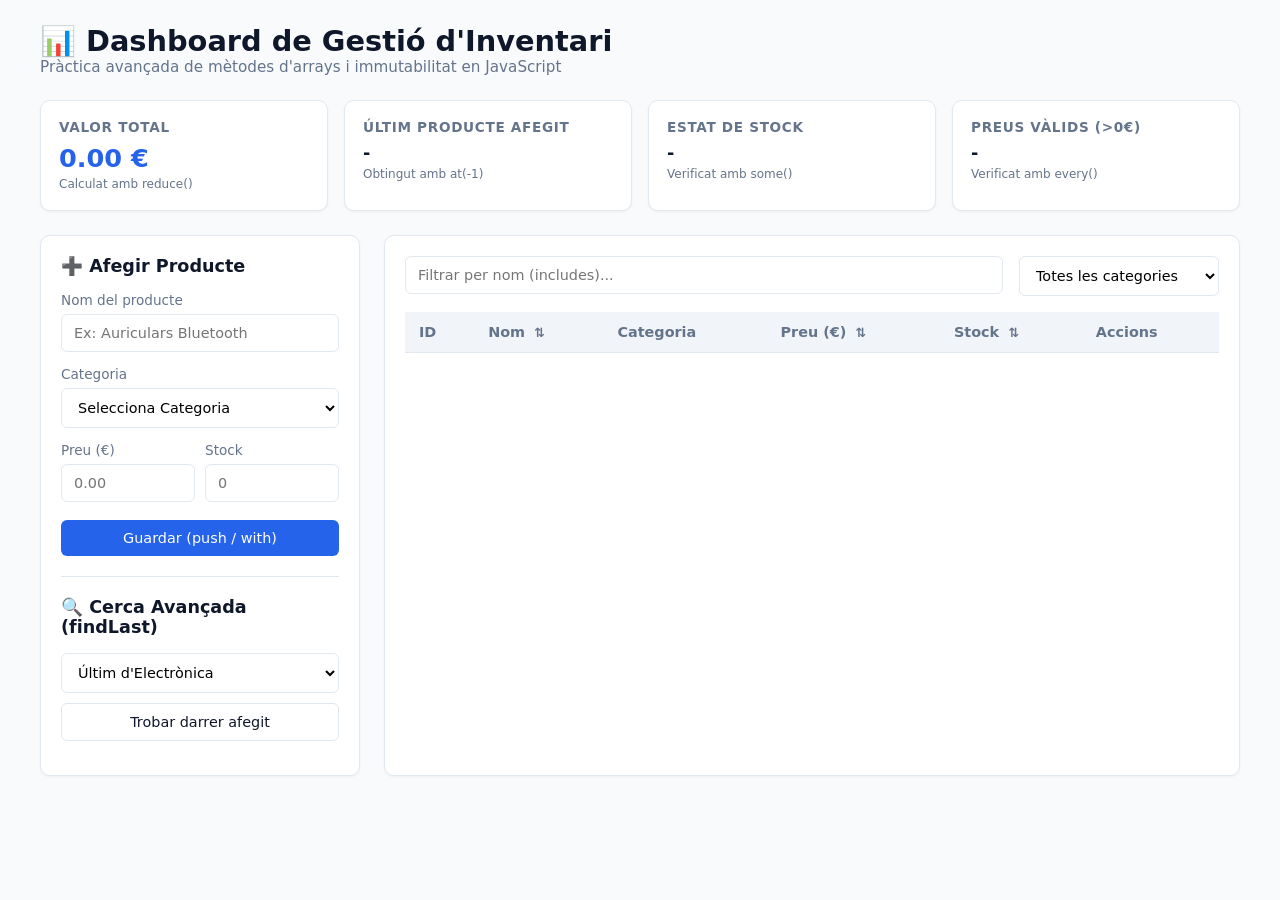
==== Practicas_Arman/Desenvolupament web en entorn client/Exercici_M0612_U1_AC4/shop/index.html @ 9c9c1cbc "'projentr4'" ====
<!DOCTYPE html>
<html lang="ca">
<head>
  <meta charset="UTF-8">
  <meta name="viewport" content="width=device-width, initial-scale=1.0">
  <title>Dashboard d'Inventari - Pràctica JS Arrays</title>
  <link rel="stylesheet" href="styles.css">
</head>
<body>
  <div class="dashboard-container">
    <header class="header">
      <h1>📊 Dashboard de Gestió d'Inventari</h1>
      <p>Pràctica avançada de mètodes d'arrays i immutabilitat en JavaScript</p>
    </header>

    <!-- Targetes de Mètriques (Stats) -->
    <section class="stats-grid">
      <div class="stat-card">
        <h3>Valor Total</h3>
        <div class="value" id="val-total">0.00 €</div>
        <span class="subtext">Calculat amb reduce()</span>
      </div>
      <div class="stat-card">
        <h3>Últim Producte Afegit</h3>
        <div class="value-sm" id="val-ultim">-</div>
        <span class="subtext">Obtingut amb at(-1)</span>
      </div>
      <div class="stat-card">
        <h3>Estat de Stock</h3>
        <div class="value-sm" id="val-sense-stock">-</div>
        <span class="subtext">Verificat amb some()</span>
      </div>
      <div class="stat-card">
        <h3>Preus Vàlids (>0€)</h3>
        <div class="value-sm" id="val-preu-valid">-</div>
        <span class="subtext">Verificat amb every()</span>
      </div>
    </section>

    <div class="main-layout">
      <!-- Formulari d'Alta / Edició -->
      <aside class="card sidebar">
        <h2 id="form-title">➕ Afegir Producte</h2>
        <form id="form-producte">
          <input type="hidden" id="edit-id" value="">
          
          <div class="form-group">
            <label>Nom del producte</label>
            <input type="text" id="nom" placeholder="Ex: Auriculars Bluetooth" required>
          </div>
          
          <div class="form-group">
            <label>Categoria</label>
            <select id="categoria" required>
              <option value="">Selecciona Categoria</option>
              <option value="Electrònica">Electrònica</option>
              <option value="Roba">Roba</option>
              <option value="Llibres">Llibres</option>
            </select>
          </div>

          <div class="form-row">
            <div class="form-group">
              <label>Preu (€)</label>
              <input type="number" id="preu" placeholder="0.00" step="0.01" required>
            </div>
            <div class="form-group">
              <label>Stock</label>
              <input type="number" id="stock" placeholder="0" required>
            </div>
          </div>

          <button type="submit" id="btn-submit" class="btn btn-primary">Guardar (push / with)</button>
          <button type="button" id="btn-cancel" class="btn btn-secondary" style="display: none;">Cancel·lar</button>
        </form>

        <hr class="divider">

        <h3>🔍 Cerca Avançada (findLast)</h3>
        <div class="form-group">
          <select id="cerca-cat-last">
            <option value="Electrònica">Últim d'Electrònica</option>
            <option value="Roba">Últim de Roba</option>
            <option value="Llibres">Últim de Llibres</option>
          </select>
          <button id="btn-cerca-last" class="btn btn-outline">Trobar darrer afegit</button>
        </div>
      </aside>

      <!-- Secció Principal: Taula i Filtres -->
      <main class="card content">
        <div class="table-header-controls">
          <div class="search-box">
            <input type="text" id="input-cerca" placeholder="Filtrar per nom (includes)...">
          </div>
          <div class="filter-box">
            <select id="filtre-categoria">
              <option value="Totes">Totes les categories</option>
              <option value="Electrònica">Electrònica</option>
              <option value="Roba">Roba</option>
              <option value="Llibres">Llibres</option>
            </select>
          </div>
        </div>

        <table class="data-table">
          <thead>
            <tr>
              <th>ID</th>
              <th class="sortable" data-sort="nom">Nom <span class="sort-icon">⇅</span></th>
              <th>Categoria</th>
              <th class="sortable" data-sort="preu">Preu (€) <span class="sort-icon">⇅</span></th>
              <th class="sortable" data-sort="stock">Stock <span class="sort-icon">⇅</span></th>
              <th>Accions</th>
            </tr>
          </thead>
          <tbody id="taula-productes">
            <!-- Renderitzat JS -->
          </tbody>
        </table>
      </main>
    </div>
  </div>

  <script src="tasca.js"></script>
</body>
</html>
---- Practicas_Arman/Desenvolupament web en entorn client/Exercici_M0612_U1_AC4/shop/styles.css ----
:root {
  --bg-color: #f8fafc;
  --card-bg: #ffffff;
  --text-main: #0f172a;
  --text-muted: #64748b;
  --primary: #2563eb;
  --primary-hover: #1d4ed8;
  --danger: #ef4444;
  --danger-hover: #dc2626;
  --border: #e2e8f0;
  --radius: 10px;
}

* {
  box-sizing: border-box;
  margin: 0;
  padding: 0;
  font-family: 'Inter', system-ui, -apple-system, sans-serif;
}

body {
  background-color: var(--bg-color);
  color: var(--text-main);
  padding: 24px;
}

.dashboard-container {
  max-width: 1200px;
  margin: 0 auto;
}

.header {
  margin-bottom: 24px;
}

.header h1 {
  font-size: 1.8rem;
  font-weight: 700;
  color: var(--text-main);
}

.header p {
  color: var(--text-muted);
  font-size: 0.95rem;
}

/* Stats Cards Grid */
.stats-grid {
  display: grid;
  grid-template-columns: repeat(auto-fit, minmax(220px, 1fr));
  gap: 16px;
  margin-bottom: 24px;
}

.stat-card {
  background: var(--card-bg);
  padding: 18px;
  border-radius: var(--radius);
  border: 1px solid var(--border);
  box-shadow: 0 1px 3px rgba(0,0,0,0.05);
}

.stat-card h3 {
  font-size: 0.85rem;
  text-transform: uppercase;
  letter-spacing: 0.05em;
  color: var(--text-muted);
  margin-bottom: 8px;
}

.stat-card .value {
  font-size: 1.6rem;
  font-weight: 700;
  color: var(--primary);
}

.stat-card .value-sm {
  font-size: 1.1rem;
  font-weight: 600;
  color: var(--text-main);
}

.stat-card .subtext {
  font-size: 0.75rem;
  color: var(--text-muted);
}

/* Layout Main */
.main-layout {
  display: grid;
  grid-template-columns: 320px 1fr;
  gap: 24px;
}

@media (max-width: 900px) {
  .main-layout {
    grid-template-columns: 1fr;
  }
}

.card {
  background: var(--card-bg);
  padding: 20px;
  border-radius: var(--radius);
  border: 1px solid var(--border);
  box-shadow: 0 1px 3px rgba(0,0,0,0.05);
}

.sidebar h2, .sidebar h3 {
  font-size: 1.1rem;
  margin-bottom: 16px;
}

.divider {
  margin: 20px 0;
  border: 0;
  border-top: 1px solid var(--border);
}

/* Form Controls */
.form-group {
  margin-bottom: 14px;
  display: flex;
  flex-direction: column;
  gap: 6px;
}

.form-group label {
  font-size: 0.85rem;
  font-weight: 500;
  color: var(--text-muted);
}

.form-row {
  display: flex;
  gap: 10px;
}

input, select {
  width: 100%;
  padding: 10px 12px;
  border: 1px solid var(--border);
  border-radius: 6px;
  font-size: 0.9rem;
  background-color: #fff;
  transition: border-color 0.2s;
}

input:focus, select:focus {
  outline: none;
  border-color: var(--primary);
}

/* Buttons */
.btn {
  padding: 10px 16px;
  border-radius: 6px;
  font-size: 0.9rem;
  font-weight: 500;
  cursor: pointer;
  border: none;
  transition: background 0.2s;
  width: 100%;
  margin-top: 4px;
}

.btn-primary { background: var(--primary); color: white; }
.btn-primary:hover { background: var(--primary-hover); }

.btn-secondary { background: var(--text-muted); color: white; }

.btn-outline {
  background: transparent;
  border: 1px solid var(--border);
  color: var(--text-main);
}
.btn-outline:hover { background: var(--bg-color); }

.btn-sm {
  padding: 4px 8px;
  font-size: 0.8rem;
  width: auto;
  margin: 0 2px;
}

.btn-edit { background: #f59e0b; color: white; }
.btn-edit:hover { background: #d97706; }

.btn-delete { background: var(--danger); color: white; }
.btn-delete:hover { background: var(--danger-hover); }

/* Table Header Controls */
.table-header-controls {
  display: flex;
  justify-content: space-between;
  gap: 16px;
  margin-bottom: 16px;
}

.search-box { flex: 1; }
.filter-box { width: 200px; }

/* Data Table */
.data-table {
  width: 100%;
  border-collapse: collapse;
}

.data-table th, .data-table td {
  padding: 12px 14px;
  text-align: left;
  border-bottom: 1px solid var(--border);
  font-size: 0.9rem;
}

.data-table th {
  background-color: #f1f5f9;
  font-weight: 600;
  color: var(--text-muted);
}

.data-table th.sortable {
  cursor: pointer;
  user-select: none;
}

.data-table th.sortable:hover {
  background-color: #e2e8f0;
}

.sort-icon {
  font-size: 0.8rem;
  margin-left: 4px;
}

.data-table tbody tr:hover {
  background-color: #f8fafc;
}
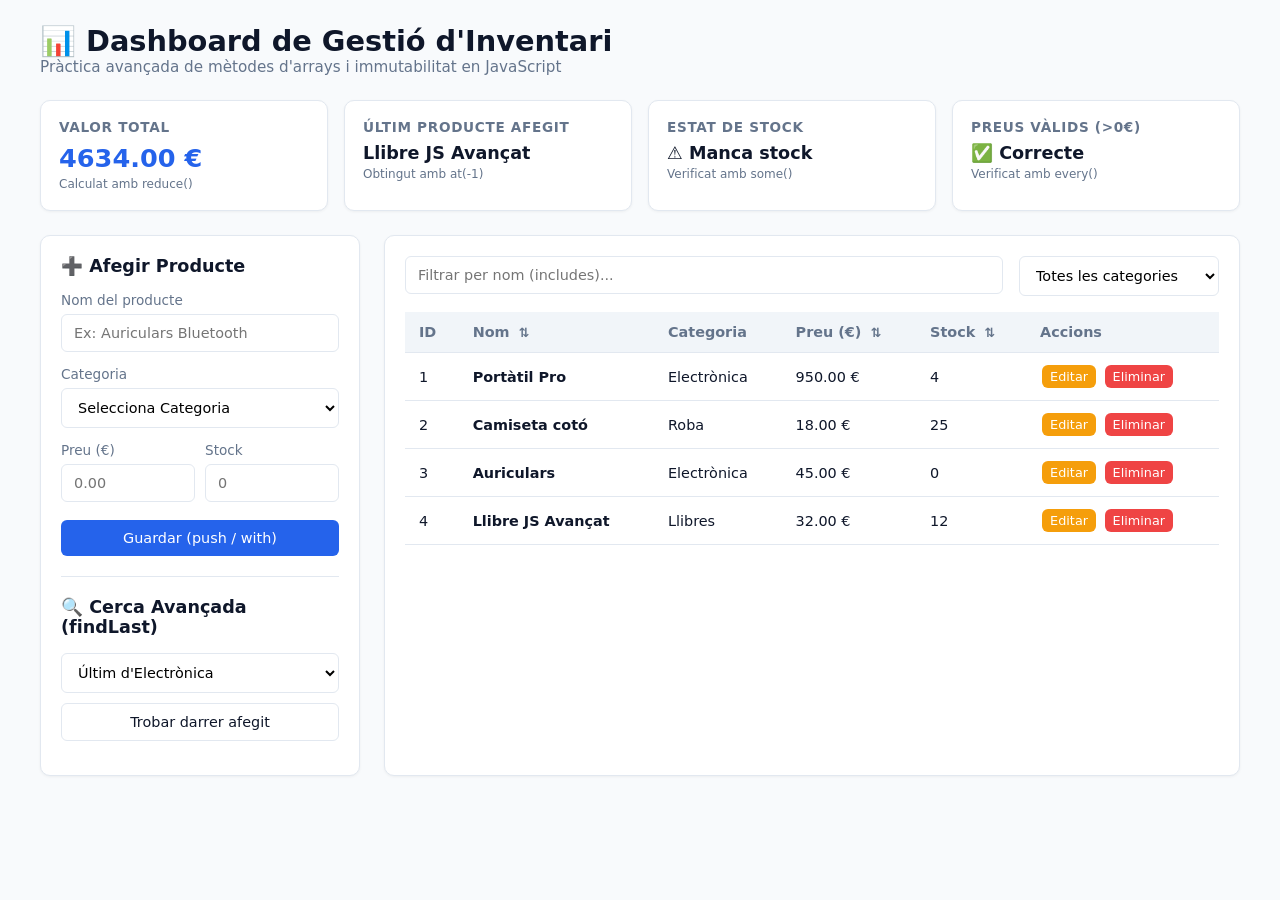
==== commit 2b00b3a1: "'Ac4Cliente'" ====
--- a/Practicas_Arman/Desenvolupament web en entorn client/Exercici_M0612_U1_AC4/shop/index.html
+++ b/Practicas_Arman/Desenvolupament web en entorn client/Exercici_M0612_U1_AC4/shop/index.html
@@ -122,6 +122,6 @@
     </div>
   </div>
 
-  <script src="tasca.js"></script>
+  <script src="app.js"></script>
 </body>
 </html>
